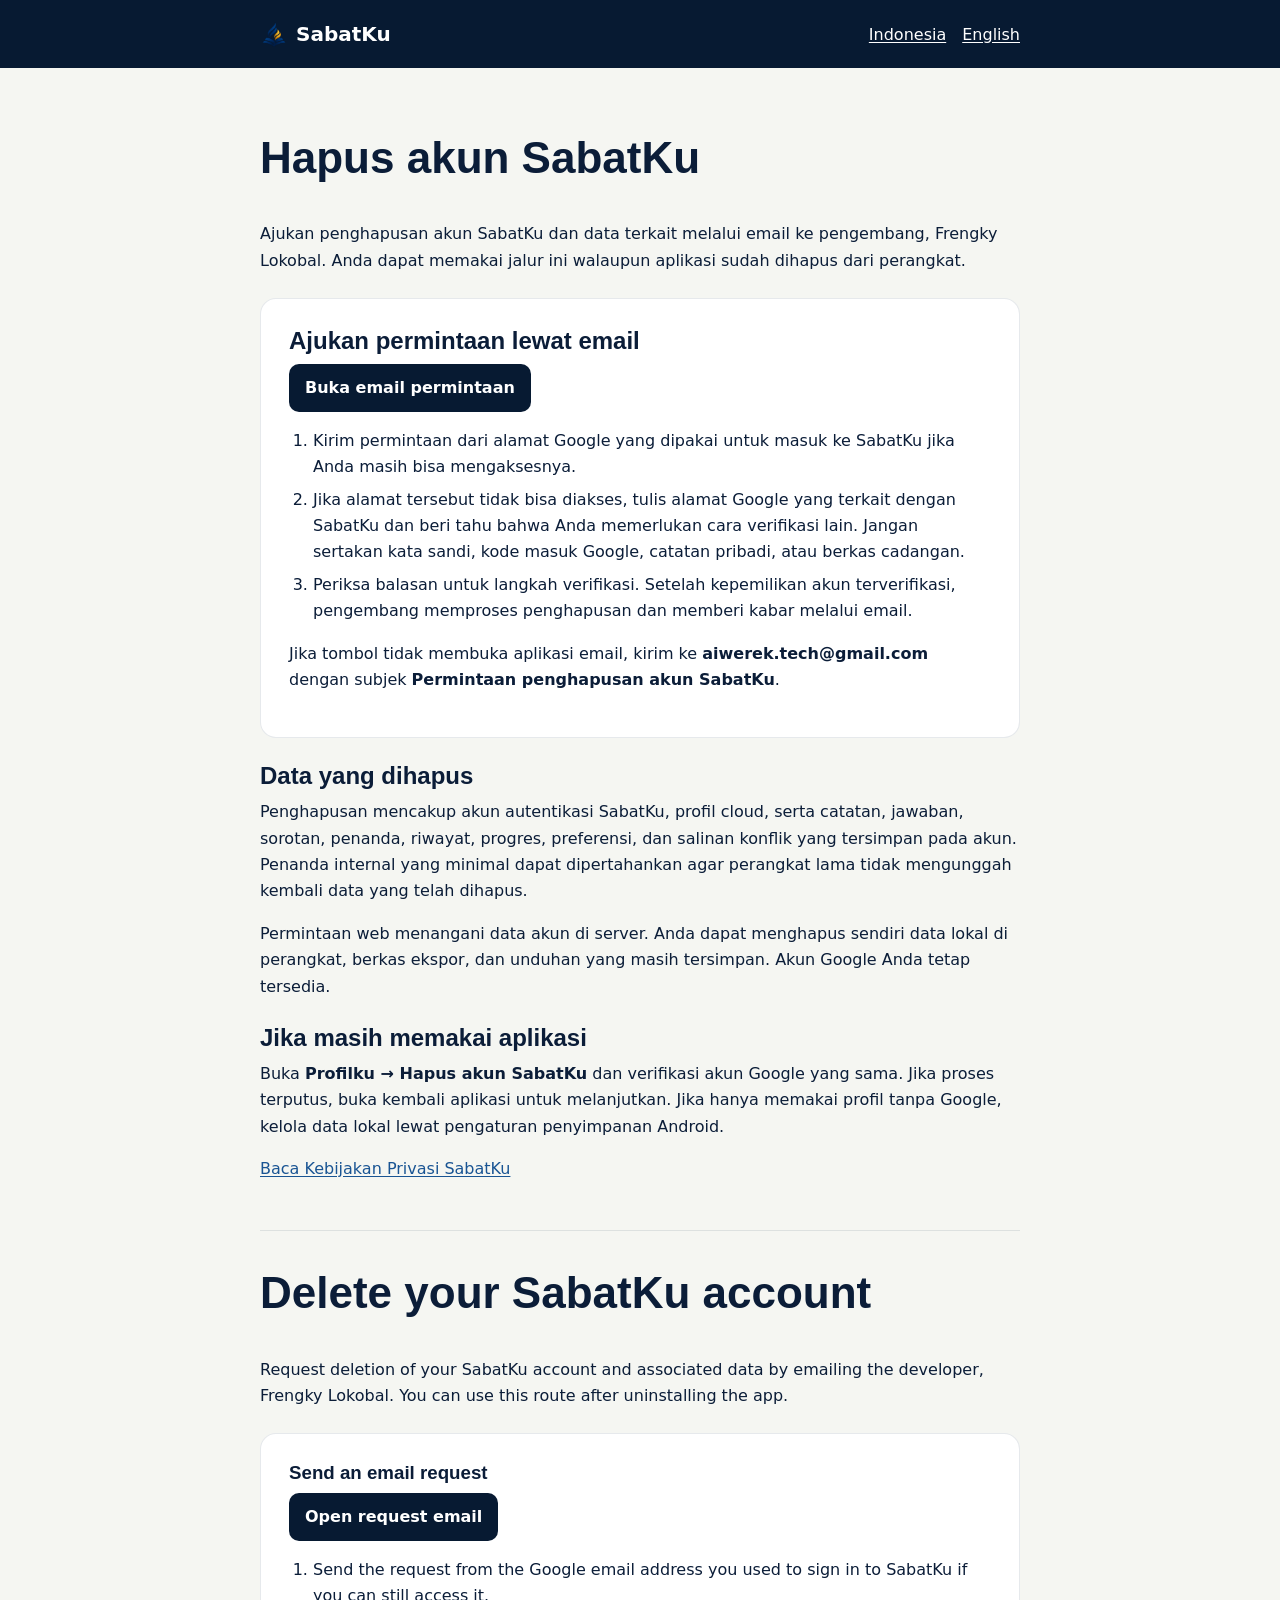
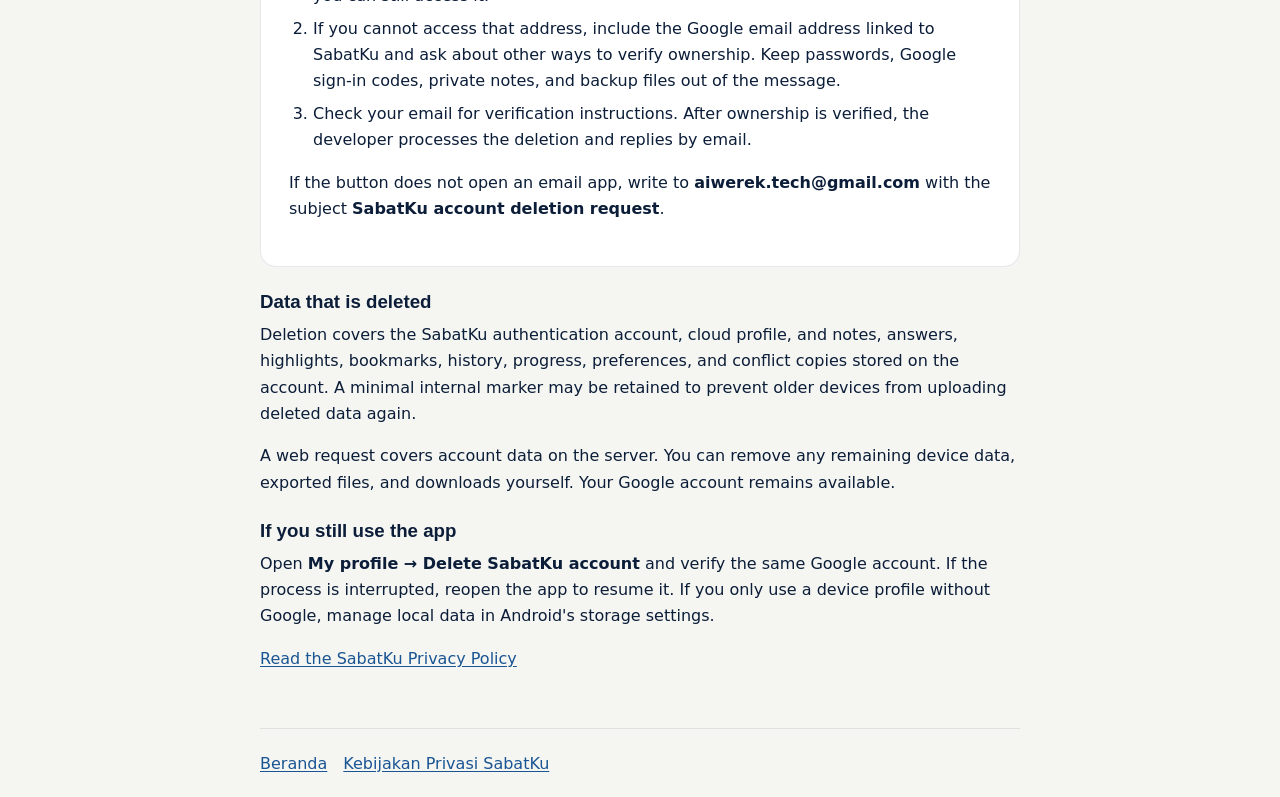
==== site/delete-account/index.html @ e24b1114 "Add privacy and account deletion pages" ====
<!doctype html>
<html lang="id">
  <head>
    <meta charset="utf-8" />
    <meta name="viewport" content="width=device-width, initial-scale=1" />
    <meta name="theme-color" content="#071a32" />
    <meta name="description" content="Ajukan penghapusan akun SabatKu dan data terkait lewat email tanpa memasang aplikasi." />
    <title>Hapus Akun SabatKu · Delete Account</title>
    <link rel="icon" type="image/png" href="../assets/sabatku-symbol.png" />
    <link rel="stylesheet" href="../styles.css" />
    <link rel="stylesheet" href="../account-info.css" />
  </head>
  <body class="account-page">
    <a class="skip-link" href="#isi">Lewati ke konten</a>
    <header class="account-header">
      <div class="account-header-inner">
        <a class="account-brand" href="../"><img src="../assets/sabatku-symbol.png" width="28" height="28" alt="" /> SabatKu</a>
        <nav class="account-nav" aria-label="Bahasa halaman">
          <a href="#isi">Indonesia</a>
          <a href="#en" lang="en">English</a>
        </nav>
      </div>
    </header>

    <main class="account-info" id="isi" tabindex="-1">
      <article aria-labelledby="judul">
        <h1 id="judul">Hapus akun SabatKu</h1>
        <p>Ajukan penghapusan akun SabatKu dan data terkait melalui email ke pengembang, Frengky Lokobal. Anda dapat memakai jalur ini walaupun aplikasi sudah dihapus dari perangkat.</p>

        <section class="account-card" aria-labelledby="permintaan">
          <h2 id="permintaan">Ajukan permintaan lewat email</h2>
          <p><a class="account-action" href="mailto:aiwerek.tech@gmail.com?subject=Permintaan%20penghapusan%20akun%20SabatKu&amp;body=Saya%20meminta%20penghapusan%20akun%20SabatKu%20dan%20data%20terkait.%0D%0AAlamat%20Google%20yang%20terkait%20%28jika%20berbeda%20dari%20pengirim%29%3A%20">Buka email permintaan</a></p>
          <ol>
            <li>Kirim permintaan dari alamat Google yang dipakai untuk masuk ke SabatKu jika Anda masih bisa mengaksesnya.</li>
            <li>Jika alamat tersebut tidak bisa diakses, tulis alamat Google yang terkait dengan SabatKu dan beri tahu bahwa Anda memerlukan cara verifikasi lain. Jangan sertakan kata sandi, kode masuk Google, catatan pribadi, atau berkas cadangan.</li>
            <li>Periksa balasan untuk langkah verifikasi. Setelah kepemilikan akun terverifikasi, pengembang memproses penghapusan dan memberi kabar melalui email.</li>
          </ol>
          <p>Jika tombol tidak membuka aplikasi email, kirim ke <strong>aiwerek.tech@gmail.com</strong> dengan subjek <strong>Permintaan penghapusan akun SabatKu</strong>.</p>
        </section>

        <section>
          <h2>Data yang dihapus</h2>
          <p>Penghapusan mencakup akun autentikasi SabatKu, profil cloud, serta catatan, jawaban, sorotan, penanda, riwayat, progres, preferensi, dan salinan konflik yang tersimpan pada akun. Penanda internal yang minimal dapat dipertahankan agar perangkat lama tidak mengunggah kembali data yang telah dihapus.</p>
          <p>Permintaan web menangani data akun di server. Anda dapat menghapus sendiri data lokal di perangkat, berkas ekspor, dan unduhan yang masih tersimpan. Akun Google Anda tetap tersedia.</p>
        </section>

        <section>
          <h2>Jika masih memakai aplikasi</h2>
          <p>Buka <strong>Profilku → Hapus akun SabatKu</strong> dan verifikasi akun Google yang sama. Jika proses terputus, buka kembali aplikasi untuk melanjutkan. Jika hanya memakai profil tanpa Google, kelola data lokal lewat pengaturan penyimpanan Android.</p>
          <p><a href="../privacy/">Baca Kebijakan Privasi SabatKu</a></p>
        </section>
      </article>

      <article lang="en" id="en" aria-labelledby="title-en">
        <h2 id="title-en">Delete your SabatKu account</h2>
        <p>Request deletion of your SabatKu account and associated data by emailing the developer, Frengky Lokobal. You can use this route after uninstalling the app.</p>

        <section class="account-card" aria-labelledby="request-en">
          <h3 id="request-en">Send an email request</h3>
          <p><a class="account-action" href="mailto:aiwerek.tech@gmail.com?subject=SabatKu%20account%20deletion%20request&amp;body=Please%20delete%20my%20SabatKu%20account%20and%20associated%20data.%0D%0ALinked%20Google%20email%20address%20%28if%20different%20from%20sender%29%3A%20">Open request email</a></p>
          <ol>
            <li>Send the request from the Google email address you used to sign in to SabatKu if you can still access it.</li>
            <li>If you cannot access that address, include the Google email address linked to SabatKu and ask about other ways to verify ownership. Keep passwords, Google sign-in codes, private notes, and backup files out of the message.</li>
            <li>Check your email for verification instructions. After ownership is verified, the developer processes the deletion and replies by email.</li>
          </ol>
          <p>If the button does not open an email app, write to <strong>aiwerek.tech@gmail.com</strong> with the subject <strong>SabatKu account deletion request</strong>.</p>
        </section>

        <section>
          <h3>Data that is deleted</h3>
          <p>Deletion covers the SabatKu authentication account, cloud profile, and notes, answers, highlights, bookmarks, history, progress, preferences, and conflict copies stored on the account. A minimal internal marker may be retained to prevent older devices from uploading deleted data again.</p>
          <p>A web request covers account data on the server. You can remove any remaining device data, exported files, and downloads yourself. Your Google account remains available.</p>
        </section>

        <section>
          <h3>If you still use the app</h3>
          <p>Open <strong>My profile → Delete SabatKu account</strong> and verify the same Google account. If the process is interrupted, reopen the app to resume it. If you only use a device profile without Google, manage local data in Android's storage settings.</p>
          <p><a href="../privacy/#en">Read the SabatKu Privacy Policy</a></p>
        </section>
      </article>
    </main>

    <footer class="account-footer">
      <nav class="account-nav" aria-label="Informasi SabatKu">
        <a href="../">Beranda</a>
        <a href="../privacy/">Kebijakan Privasi SabatKu</a>
      </nav>
    </footer>
  </body>
</html>
---- site/styles.css ----
:root {
  color-scheme: light;
  --navy: #071a32;
  --navy-2: #0d2c4e;
  --blue: #195493;
  --blue-soft: #dceaff;
  --gold: #ffd875;
  --gold-deep: #c48615;
  --ink: #0b1d38;
  --muted: #67758b;
  --paper: #f7f8f7;
  --line: rgba(17, 42, 73, .13);
  --display: 'Manrope', 'DM Sans', sans-serif;
  --body: 'DM Sans', system-ui, sans-serif;
}

* { box-sizing: border-box; }
html { scroll-behavior: smooth; scroll-padding-top: 92px; }
body { margin: 0; overflow-x: hidden; background: var(--paper); color: var(--ink); font-family: var(--body); -webkit-font-smoothing: antialiased; }
a { color: inherit; text-decoration: none; }
button { font: inherit; }
.section-wrap { width: min(1160px, calc(100% - 64px)); margin-inline: auto; }

.topbar { height: 88px; padding: 0 max(32px, calc((100vw - 1240px) / 2)); display: flex; align-items: center; justify-content: space-between; background: var(--navy); color: #fff; }
.brand { display: inline-flex; align-items: center; width: 165px; }
.brand img { display: block; width: 100%; height: auto; }
.topbar nav { display: flex; align-items: center; gap: 36px; font-size: 13px; font-weight: 600; color: rgba(255,255,255,.75); }
.topbar nav a { transition: color .2s ease; }
.topbar nav a:hover { color: var(--gold); }
.topbar nav .nav-cta { color: var(--navy); background: var(--gold); border-radius: 999px; padding: 12px 18px; }
.nav-cta span { padding-left: 8px; }

.hero { width: 100%; min-height: 680px; margin: 0; padding: 65px max(32px, calc((100vw - 1160px) / 2)) 76px; display: grid; grid-template-columns: 1.05fr .95fr; align-items: center; gap: 32px; background: radial-gradient(ellipse at 77% 47%, rgba(30,80,119,.5), transparent 39%), linear-gradient(118deg,#071a32 0%,#0b2948 58%,#102b49 100%); }
.hero-copy { position: relative; z-index: 2; padding: 20px 0 0; }
.eyebrow { margin: 0 0 20px; color: var(--gold); font-size: 10px; font-weight: 700; letter-spacing: .18em; line-height: 1.5; }
.eyebrow-dark { color: #9a670e; }
.eyebrow-dot, .status-pip { display: inline-block; width: 7px; height: 7px; margin-right: 8px; border-radius: 50%; background: var(--gold); box-shadow: 0 0 0 4px rgba(255,216,117,.13); }
h1, h2, h3, p { margin-top: 0; }
h1, h2, h3 { font-family: var(--display); }
.hero h1 { margin: 0; color: white; font-size: clamp(50px, 6vw, 78px); font-weight: 700; letter-spacing: -.065em; line-height: 1.03; }
.hero h1 span { color: var(--gold); }
.hero-lede { max-width: 490px; margin: 24px 0 30px; color: rgba(240,246,255,.7); font-size: 16px; line-height: 1.8; }
.hero-actions { display: flex; flex-wrap: wrap; align-items: center; gap: 18px; }
.hero .release-note { margin: 16px 0 0; color: rgba(255,255,255,.68); font-size: 11px; }
.hero .apk-install-note { max-width: 430px; margin: 7px 0 0; color: rgba(240,246,255,.48); font-size: 10px; line-height: 1.6; }
.button { min-height: 48px; border: 0; border-radius: 999px; padding: 0 22px; display: inline-flex; align-items: center; justify-content: center; gap: 12px; cursor: pointer; font-weight: 700; font-size: 13px; transition: transform .18s ease, box-shadow .18s ease, background .18s ease; }
.button:hover { transform: translateY(-2px); box-shadow: 0 10px 25px rgba(4,20,40,.16); }
.button-gold { color: var(--navy); background: var(--gold); }
.button-navy { color: white; background: var(--navy); }
.button-quiet { color: white; background: rgba(255,255,255,.08); border: 1px solid rgba(255,255,255,.18); }
.button-full { width: 100%; }
.release-note { color: rgba(255,255,255,.56); font-size: 11px; }
.release-note .status-pip { width: 6px; height: 6px; background: #9bd6b1; box-shadow: none; }
.hero-proof { margin-top: 56px; display: flex; align-items: center; gap: 16px; color: rgba(255,255,255,.55); font-size: 11px; }
.hero-proof b { color: #fff; font-weight: 700; }
.hero-proof i { width: 3px; height: 3px; border-radius: 50%; background: var(--gold); }

.hero-visual { position: relative; min-height: 530px; display: grid; place-items: center; isolation: isolate; }
.sun-glow { position: absolute; width: 410px; height: 410px; border-radius: 50%; background: radial-gradient(circle, rgba(255,210,121,.21), rgba(253,163,97,.07) 43%, transparent 71%); filter: blur(10px); z-index: -1; }
.orbit { position: absolute; border: 1px solid rgba(255,255,255,.1); border-radius: 50%; transform: rotate(-26deg); z-index: -1; }
.orbit-one { width: 480px; height: 340px; }
.orbit-two { width: 570px; height: 410px; border-color: rgba(255,216,117,.12); }
.phone-frame { position: relative; overflow: hidden; background: #f5f5f2; border: 7px solid #101b2c; border-radius: 38px; box-shadow: 0 35px 90px rgba(0,0,0,.45), 0 0 0 1px rgba(255,255,255,.16); }
.phone-frame img { width: 100%; height: 100%; display: block; object-fit: cover; object-position: top; }
.hero-phone { width: 267px; height: 560px; transform: rotate(4deg) translate(10px,3px); }
.float-card { position: absolute; z-index: 3; display: flex; align-items: center; gap: 11px; padding: 13px 16px; background: rgba(248,249,246,.96); border: 1px solid rgba(255,255,255,.7); border-radius: 15px; box-shadow: 0 15px 35px rgba(0,0,0,.23); color: var(--ink); }
.float-card b, .float-card small { display: block; white-space: nowrap; }
.float-card b { font-size: 11px; }
.float-card small { margin-top: 4px; color: var(--muted); font-size: 9px; }
.float-icon, .offline-icon { width: 30px; height: 30px; display: grid; place-items: center; border-radius: 10px; color: var(--blue); background: var(--blue-soft); font-size: 17px; }
.float-verse { top: 107px; left: -4px; }
.float-offline { right: -12px; bottom: 91px; }

.trust-strip { border-top: 1px solid rgba(255,255,255,.1); border-bottom: 1px solid var(--line); background: #fff; }
.trust-inner { width: min(1160px, calc(100% - 64px)); min-height: 73px; margin-inline: auto; display: flex; justify-content: center; align-items: center; gap: 30px; color: #7d8795; font-size: 9px; font-weight: 700; letter-spacing: .12em; }
.trust-line { width: 24px; height: 1px; background: #dfbb69; }

.features { padding-block: 108px 124px; }
.section-heading { max-width: 670px; margin-bottom: 45px; }
.section-heading .eyebrow { margin-bottom: 15px; }
.section-heading h2, .promise h2 { margin: 0; color: var(--ink); font-size: clamp(34px,4.5vw,52px); letter-spacing: -.06em; line-height: 1.12; }
.section-heading h2 span, .promise h2 span { color: var(--blue); }
.section-heading > p:last-child { max-width: 500px; margin: 16px 0 0; color: var(--muted); font-size: 14px; line-height: 1.7; }
.changelog { padding-block: 86px 88px; }
.changelog .section-heading { margin-bottom: 28px; }
.changelog-card { display: grid; grid-template-columns: .62fr 1.38fr; gap: 34px; max-width: 900px; padding: 30px 34px; border: 1px solid var(--line); border-radius: 22px; background: #fff; box-shadow: 0 18px 48px rgba(10,34,63,.06); }
.changelog-archive { margin-top: 14px; }
.changelog-meta { display: flex; flex-direction: column; align-items: flex-start; gap: 12px; padding-right: 28px; border-right: 1px solid var(--line); }
.release-pill { padding: 7px 10px; border-radius: 999px; color: #805508; background: #fff1d1; font-size: 9px; font-weight: 700; letter-spacing: .06em; text-transform: uppercase; }
.changelog-meta strong { color: var(--navy); font-family: var(--display); font-size: 21px; letter-spacing: -.04em; }
.changelog-meta time { color: var(--muted); font-size: 11px; }
.changelog-content h3 { margin: 2px 0 13px; color: var(--ink); font-size: 19px; letter-spacing: -.04em; }
.changelog-summary { margin: 0 0 14px; color: var(--muted); font-size: 12px; line-height: 1.7; }
.changelog-content ul { display: grid; gap: 9px; margin: 0 0 19px; padding-left: 18px; color: var(--muted); font-size: 12px; line-height: 1.65; }
.changelog-content li::marker { color: var(--gold-deep); }
.changelog-content li strong { color: var(--ink); }
.changelog-content .text-link { color: var(--blue); }
.changelog-footnote { margin: 0; color: #7d8795; font-size: 10px; line-height: 1.6; }
.feature-grid { display: grid; grid-template-columns: repeat(4, 1fr); gap: 13px; }
.feature-card { min-height: 300px; padding: 22px; border: 1px solid var(--line); border-radius: 18px; background: #fff; display: flex; flex-direction: column; transition: transform .22s ease, box-shadow .22s ease; }
.feature-card:hover { transform: translateY(-5px); box-shadow: 0 20px 48px rgba(10,34,63,.1); }
.feature-top { display: flex; align-items: center; justify-content: space-between; }
.feature-number { color: #9ba6b5; font-size: 10px; font-weight: 700; letter-spacing: .13em; }
.feature-icon { width: 39px; height: 39px; display: grid; place-items: center; border-radius: 13px; background: #e9f1ff; color: var(--blue); font-size: 18px; }
.feature-card h3 { min-height: 60px; margin: 28px 0 10px; font-size: 18px; letter-spacing: -.045em; line-height: 1.32; }
.feature-card p { margin: 0; color: var(--muted); font-size: 12px; line-height: 1.7; }
.tag-row { display: flex; flex-wrap: wrap; gap: 6px; margin-top: auto; padding-top: 18px; }
.tag-row span { padding: 6px 9px; border-radius: 999px; background: #f1f4f7; color: #667387; font-size: 9px; font-weight: 600; }
.feature-study .feature-icon { background: #fff1d1; color: #a36b06; }
.feature-notes .feature-icon { background: #e9f5ed; color: #447a58; }
.feature-sabbath .feature-icon { background: #f9eae2; color: #b46646; }

.reading-band { overflow: hidden; color: #fff; background: var(--navy); }
.reading-inner { min-height: 620px; display: grid; grid-template-columns: .78fr 1.22fr; align-items: center; gap: 55px; padding-block: 90px; }
.reading-copy .eyebrow { margin-bottom: 22px; }
.reading-copy h2 { margin: 0; font-size: clamp(38px,5vw,59px); letter-spacing: -.065em; line-height: 1.08; }
.reading-copy h2 em { color: var(--gold); font-style: normal; }
.reading-copy > p:not(.eyebrow) { max-width: 370px; margin: 20px 0 24px; color: rgba(238,245,255,.64); font-size: 13px; line-height: 1.8; }
.text-link { display: inline-flex; gap: 10px; align-items: center; color: var(--gold); font-size: 12px; font-weight: 700; }
.screens-showcase { position: relative; min-height: 460px; display: flex; justify-content: center; align-items: center; }
.screens-showcase::before { position: absolute; content: ''; width: 430px; height: 430px; border-radius: 50%; background: radial-gradient(circle, rgba(39,101,153,.35), transparent 68%); }
.screen-panel { position: absolute; width: 200px; height: 410px; overflow: hidden; border: 6px solid #09101d; border-radius: 27px; background: #fff; box-shadow: 0 25px 65px rgba(0,0,0,.45); }
.screen-panel img { width: 100%; height: 100%; display: block; object-fit: cover; object-position: top; }
.screen-study { z-index: 1; transform: translate(-136px,24px) rotate(-9deg) scale(.88); }
.screen-bible { z-index: 3; transform: translate(-2px,-9px) rotate(1deg); }
.screen-sabbath { z-index: 2; transform: translate(137px,24px) rotate(9deg) scale(.88); }
.screen-caption { position: absolute; right: 0; bottom: 0; display: flex; align-items: center; gap: 8px; color: rgba(255,255,255,.63); font-size: 10px; }
.caption-mark { width: 18px; height: 1px; background: var(--gold); }

.promise { display: grid; grid-template-columns: 75px 1fr .72fr; align-items: center; gap: 30px; padding-block: 105px; }
.promise-mark { width: 64px; height: 64px; display: grid; place-items: center; border-radius: 22px; background: #fff1d1; color: #a36b06; font-size: 28px; }
.promise .eyebrow { margin-bottom: 13px; }
.promise h2 { font-size: clamp(30px,3.7vw,44px); }
.promise-text { max-width: 300px; margin: 0; color: var(--muted); font-size: 13px; line-height: 1.8; }

.support-section { padding-block: 0 100px; }
.support-card { position: relative; display: grid; grid-template-columns: 1.05fr .72fr; gap: 65px; align-items: center; overflow: hidden; padding: 62px 68px; border-radius: 24px; background: linear-gradient(135deg,#0d2c4e,#071a32 70%); color: white; }
.support-card::before { position: absolute; content: ''; width: 480px; height: 480px; top: -220px; right: 12%; border: 1px solid rgba(255,255,255,.09); border-radius: 50%; box-shadow: 0 0 0 45px rgba(255,255,255,.025),0 0 0 90px rgba(255,255,255,.018); pointer-events: none; }
.support-copy, .donation-box { position: relative; z-index: 1; }
.support-copy .eyebrow { margin-bottom: 17px; }
.support-copy h2 { margin: 0 0 24px; font-size: clamp(36px,4.5vw,56px); letter-spacing: -.06em; line-height: 1.08; }
.support-copy h2 span { color: var(--gold); }
.support-copy > p:not(.eyebrow) { max-width: 500px; margin: 0 0 14px; color: rgba(240,246,255,.7); font-size: 12px; line-height: 1.8; }
.support-copy strong { color: white; }
.donation-box { padding: 25px; border: 1px solid rgba(255,255,255,.13); border-radius: 19px; background: rgba(255,255,255,.075); backdrop-filter: blur(12px); }
.donation-label { color: var(--gold); font-size: 9px; font-weight: 700; letter-spacing: .17em; }
.donation-amount { margin-top: 9px; font-family: var(--display); font-size: 60px; font-weight: 700; letter-spacing: -.07em; line-height: 1; }
.donation-amount span { color: var(--gold); font-size: 24px; letter-spacing: -.03em; vertical-align: 20px; }
.donation-estimate { margin: 6px 0 0; color: var(--gold); font-size: 15px; font-weight: 700; }
.donation-estimate small { display: block; margin-top: 5px; color: rgba(255,255,255,.53); font-size: 10px; font-weight: 400; }
.donation-divider { height: 1px; margin: 18px 0; background: rgba(255,255,255,.15); }
.donation-via { margin: 0 0 4px; color: rgba(255,255,255,.58); font-size: 10px; }
.wallet-name { margin: 0 0 2px; color: white; font-size: 12px; font-weight: 700; }
.wallet-name span { padding-inline: 4px; color: var(--gold); }
.wallet-number { display: inline-flex; align-items: center; gap: 7px; color: white; font-family: var(--display); font-size: 23px; font-weight: 700; letter-spacing: .015em; }
.wallet-number:hover { color: var(--gold); }
.wallet-number span { color: var(--gold); font-size: 14px; }
.wallet-owner { margin: 4px 0 15px; color: rgba(255,255,255,.55); font-size: 9px; letter-spacing: .08em; }
.donation-actions { display: grid; gap: 8px; }
.donation-actions .button { min-height: 42px; font-size: 11px; }
.copy-symbol { font-size: 16px; }
.copy-feedback { min-height: 15px; margin: 7px 0 0; color: var(--gold); font-size: 10px; text-align: center; }
.small-print { margin: 5px 0 0; color: rgba(255,255,255,.43); font-size: 9px; line-height: 1.5; text-align: center; }

.closing { padding-block: 70px 95px; text-align: center; }
.closing img { width: 56px; height: 56px; object-fit: contain; margin-bottom: 17px; }
.closing .eyebrow { margin-bottom: 13px; }
.closing h2 { margin: 0; font-size: clamp(38px,5vw,55px); letter-spacing: -.065em; line-height: 1.05; }
.closing h2 span { color: var(--blue); }
.closing > p:not(.eyebrow) { margin: 16px 0 22px; color: var(--muted); font-size: 13px; }
.footer { padding: 28px 32px 18px; background: #fff; border-top: 1px solid var(--line); }
.footer-inner { width: min(1160px,100%); margin-inline: auto; display: flex; align-items: center; justify-content: space-between; gap: 20px; color: var(--muted); font-size: 10px; }
.footer-brand { color: var(--navy); font-family: var(--display); font-size: 17px; font-weight: 800; letter-spacing: -.06em; }
.footer-brand span { color: var(--gold-deep); }
.footer-links { display: flex; flex-wrap: wrap; column-gap: 20px; }
.footer-links a { display: inline-flex; align-items: center; min-height: 44px; color: var(--blue); font-weight: 700; }
.footer-note { width: min(1160px,100%); margin: 18px auto 0; color: #9aa3af; font-size: 9px; text-align: center; }

@media (max-width: 950px) {
  .hero { grid-template-columns: 1fr .82fr; gap: 0; }
  .hero-phone { width: 230px; height: 480px; }
  .hero-visual { min-height: 480px; }
  .float-verse { left: -35px; }
  .float-offline { right: -24px; }
  .feature-grid { grid-template-columns: repeat(2,1fr); }
  .feature-card { min-height: 260px; }
  .reading-inner { grid-template-columns: .75fr 1.25fr; gap: 20px; }
  .screen-panel { width: 170px; height: 355px; }
  .support-card { gap: 32px; padding: 48px; }
}

@media (max-width: 680px) {
  html { scroll-padding-top: 70px; }
  .section-wrap { width: min(100% - 36px, 520px); }
  .topbar { height: 70px; padding-inline: 18px; }
  .brand { width: 128px; }
  .topbar nav { gap: 13px; font-size: 10px; }
  .topbar nav a:nth-child(3) { display: none; }
  .topbar nav .nav-cta { padding: 10px 12px; }
  .hero { width: 100%; min-height: unset; display: flex; flex-direction: column; align-items: stretch; gap: 10px; padding: 56px 18px 42px; }
  .hero-copy { padding-top: 0; }
  .hero .eyebrow { font-size: 9px; }
  .hero h1 { font-size: clamp(47px, 13vw, 66px); }
  .hero-lede { max-width: 420px; margin: 18px 0 21px; font-size: 14px; }
  .hero-actions { align-items: flex-start; flex-direction: column; gap: 13px; }
  .hero .release-note { font-size: 10px; }
  .hero .apk-install-note { font-size: 9px; }
  .hero-proof { margin-top: 27px; gap: 11px; font-size: 9px; }
  .hero-visual { min-height: 440px; margin-top: 8px; }
  .hero-phone { width: 214px; height: 450px; }
  .orbit-one { width: 350px; height: 280px; }
  .orbit-two { width: 410px; height: 320px; }
  .float-verse { top: 70px; left: -4px; }
  .float-offline { right: -4px; bottom: 65px; }
  .float-card { gap: 8px; padding: 10px 11px; }
  .float-card b { font-size: 9px; }
  .float-card small { font-size: 8px; }
  .float-icon, .offline-icon { width: 26px; height: 26px; }
  .trust-inner { width: 100%; min-height: 62px; padding-inline: 18px; gap: 12px; justify-content: flex-start; overflow: hidden; white-space: nowrap; font-size: 8px; }
  .trust-inner > span:first-child { display: none; }
  .trust-line { min-width: 15px; }
  .changelog { padding-block: 62px 66px; }
  .changelog-card { grid-template-columns: 1fr; gap: 20px; padding: 22px 19px; }
  .changelog-meta { display: grid; grid-template-columns: auto 1fr; align-items: center; gap: 8px 12px; padding-right: 0; padding-bottom: 15px; border-right: 0; border-bottom: 1px solid var(--line); }
  .changelog-meta time { grid-column: 2; }
  .changelog-content h3 { font-size: 17px; }
  .changelog-content ul { font-size: 11px; }
  .features { padding-block: 70px 78px; }
  .section-heading { margin-bottom: 27px; }
  .section-heading h2, .promise h2 { font-size: 37px; }
  .section-heading > p:last-child { font-size: 12px; }
  .feature-grid { grid-template-columns: 1fr; gap: 9px; }
  .feature-card { min-height: 0; padding: 18px; }
  .feature-card h3 { min-height: 0; margin: 17px 0 7px; font-size: 17px; }
  .feature-card p { max-width: 390px; }
  .tag-row { padding-top: 13px; }
  .reading-inner { min-height: 0; grid-template-columns: 1fr; gap: 30px; padding-block: 68px 58px; }
  .reading-copy h2 { font-size: 43px; }
  .screens-showcase { min-height: 400px; margin-inline: -9px; }
  .screen-panel { width: 150px; height: 315px; border-width: 5px; border-radius: 22px; }
  .screen-study { transform: translate(-105px,17px) rotate(-9deg) scale(.87); }
  .screen-bible { transform: translateY(-8px) rotate(1deg); }
  .screen-sabbath { transform: translate(105px,17px) rotate(9deg) scale(.87); }
  .screen-caption { right: 0; bottom: -1px; }
  .promise { grid-template-columns: 48px 1fr; gap: 18px; padding-block: 70px; }
  .promise-mark { width: 45px; height: 45px; border-radius: 15px; font-size: 22px; }
  .promise h2 { font-size: 29px; }
  .promise .eyebrow { font-size: 8px; }
  .promise-text { grid-column: 2; max-width: 360px; margin-top: -8px; font-size: 12px; }
  .support-section { padding-bottom: 70px; }
  .support-card { grid-template-columns: 1fr; gap: 25px; padding: 34px 22px 24px; border-radius: 19px; }
  .support-copy h2 { font-size: 41px; }
  .support-copy > p:not(.eyebrow) { font-size: 11px; }
  .donation-box { padding: 19px; }
  .closing { padding-block: 53px 70px; }
  .footer { padding: 22px 18px 15px; }
  .footer-inner { flex-wrap: wrap; gap: 12px; }
  .footer-inner > span { order: 3; width: 100%; }
}

@media (prefers-reduced-motion: reduce) {
  *, *::before, *::after { scroll-behavior: auto !important; transition-duration: .01ms !important; }
}
/* Shared interaction and readable mobile defaults. */
:focus-visible { outline: 3px solid #5799e1; outline-offset: 4px; }
.skip-link { position: fixed; top: 8px; left: 16px; z-index: 100; transform: translateY(-160%); padding: 12px 18px; background: white; color: var(--navy); border-radius: 12px; }
.skip-link:focus { transform: none; }
.menu-toggle { display: none; }
.hero { overflow: clip; }
.topbar { position: sticky; top: 0; z-index: 20; }
.topbar nav a, .text-link { min-height: 44px; display: inline-flex; align-items: center; }
.release-archive { max-width: 900px; margin-top: 20px; }
.release-archive summary { padding: 16px 20px; min-height: 48px; border: 1px solid var(--line); border-radius: 14px; background: white; font-weight: 700; color: var(--blue); cursor: pointer; }
.changelog-content > p { font-size: 14px; line-height: 1.7; color: var(--muted); }
.hero-copy, .hero-visual, .reading-copy, .support-copy, .donation-box { min-width: 0; }
@media (max-width: 1023px) {
  .topbar { height: auto; min-height: 72px; flex-wrap: wrap; padding: 12px 20px; gap: 12px; }
  .topbar .brand { width: 136px; }
  .js-enabled .menu-toggle:not([hidden]) { display: inline-flex; gap: 12px; align-items: center; justify-content: center; min-height: 44px; padding: 0 16px; border: 1px solid #ffffff40; border-radius: 12px; background: #ffffff0d; color: white; font: inherit; cursor: pointer; }
  .topbar nav { width: 100%; display: grid; grid-template-columns: repeat(2,minmax(0,1fr)); gap: 8px; padding: 8px 0; font-size: 14px; }
  .js-enabled .menu-toggle[aria-expanded=false] + nav { display: none; }
  .topbar nav a, .topbar nav a:nth-child(3) { display: flex; padding: 12px; border-radius: 12px; background: #ffffff08; }
  .topbar nav .nav-cta { border-radius: 12px; }
  .hero { grid-template-columns: 1fr; padding: 44px 24px; }
  .hero-copy { max-width: 600px; margin-inline: auto; width: 100%; }
  .hero-visual { min-height: 490px; max-width: 500px; width: 100%; margin-inline: auto; overflow: hidden; }
  .hero-phone { width: 230px; height: 480px; }
  .float-verse { left: 12px; }
  .float-offline { right: 12px; }
  .reading-inner { grid-template-columns: 1fr; }
  .support-card { gap: 28px; padding: 32px; }
}
@media (max-width: 680px) {
  html { scroll-padding-top: 88px; }
  body { overflow-x: clip; }
  .section-wrap { width: calc(100% - 40px); }
  .hero { width: 100%; padding: 36px 20px 28px; gap: 24px; }
  .hero h1 { font-size: clamp(38px,11.5vw,58px); line-height: 1.12; letter-spacing: -.05em; }
  .hero-lede { font-size: 16px; line-height: 1.7; }
  .hero-actions { display: grid; grid-template-columns: 1fr; gap: 10px; }
  .button { min-height: 52px; font-size: 15px; }
  .hero .release-note, .hero .apk-install-note { font-size: 12px; line-height: 1.65; color: #c3cedd; }
  .hero-proof { flex-wrap: wrap; font-size: 12px; gap: 10px; margin-top: 24px; }
  .hero-visual { min-height: 405px; margin-top: 0; }
  .hero-phone { width: 190px; height: 400px; transform: rotate(3deg); }
  .sun-glow { width: 100%; }
  .orbit-one { width: 90%; }
  .orbit-two { width: 100%; }
  .float-card b { font-size: 11px; white-space: normal; }
  .float-card small { font-size: 10px; white-space: normal; }
  .float-card { max-width: 210px; }
  .float-verse { top: 45px; left: 0; }
  .float-offline { right: 0; bottom: 34px; }
  .trust-inner { flex-wrap: wrap; justify-content: center; white-space: normal; min-height: 70px; padding: 16px 20px; font-size: 10px; line-height: 1.6; }
  .trust-line { display: none; }
  .trust-inner > span:first-child { display: inline; }
  .changelog, .features { padding-block: 52px; }
  .section-heading h2, .promise h2 { font-size: clamp(30px,8vw,38px); }
  .section-heading > p:last-child, .feature-card p, .promise-text, .reading-copy > p:not(.eyebrow) { font-size: 15px; line-height: 1.75; }
  .changelog-card { padding: 20px; gap: 16px; }
  .changelog-meta { grid-template-columns: 1fr; }
  .changelog-meta time { grid-column: auto; font-size: 13px; }
  .release-pill { font-size: 11px; }
  .changelog-content h3 { font-size: 20px; line-height: 1.4; }
  .changelog-content ul { font-size: 14px; line-height: 1.75; gap: 14px; }
  .feature-card { padding: 22px; }
  .feature-card h3 { font-size: 21px; }
  .tag-row span { font-size: 11px; }
  .text-link { font-size: 14px; }
  .reading-inner { padding-block: 52px; gap: 24px; }
  .reading-copy h2 { font-size: clamp(34px,10vw,46px); }
  .screens-showcase { min-height: 0; display: flex; justify-content: flex-start; align-items: flex-start; gap: 20px; overflow-x: auto; overscroll-behavior-x: contain; scroll-snap-type: x mandatory; padding: 14px 4px 24px; margin: 0; }
  .screens-showcase::before, .screen-caption { display: none; }
  .screen-panel { position: relative; flex: 0 0 72%; width: 72%; height: auto; aspect-ratio: 200 / 410; scroll-snap-align: center; transform: none; box-shadow: 0 12px 24px #0005; }
  .promise { grid-template-columns: 1fr; padding-block: 52px; }
  .promise-text { grid-column: auto; margin: 0; }
  .promise .eyebrow { font-size: 10px; }
  .support-card { padding: 28px 20px; }
  .support-copy h2 { font-size: clamp(32px,9vw,42px); }
  .support-copy > p:not(.eyebrow) { font-size: 14px; line-height: 1.8; color: #d0d9e6; }
  .donation-box { padding: 20px 16px; }
  .donation-actions .button { min-height: 48px; font-size: 14px; }
  .donation-label, .donation-estimate small, .donation-via, .wallet-owner, .small-print, .copy-feedback { font-size: 12px; line-height: 1.6; }
  .wallet-number { font-size: clamp(19px,5.8vw,25px); flex-wrap: wrap; }
  .small-print, .wallet-owner { color: #c3cedd; }
  .closing > p:not(.eyebrow), .footer-inner, .footer-note { font-size: 13px; line-height: 1.7; }
  .footer-inner > a { min-height: 44px; display: inline-flex; align-items: center; }
}
@media (hover: none) { .button:hover, .feature-card:hover { transform: none; } }
/* Feature descriptions lead with benefits and remain easy to scan on phones. */
.feature-grid-detailed { grid-template-columns: repeat(3, minmax(0, 1fr)); gap: 18px; }
.feature-grid-detailed .feature-card { min-width: 0; padding: 26px; }
.feature-grid-detailed h3 { min-height: 0; font-size: 21px; line-height: 1.4; }
.feature-grid-detailed .feature-card > p { font-size: 15px; line-height: 1.75; }
.feature-details { padding-left: 20px; margin: 20px 0 0; display: grid; gap: 12px; font-size: 14px; line-height: 1.75; color: var(--muted); }
.feature-details li::marker { color: var(--blue); }
.feature-grid-detailed .tag-row span { font-size: 11px; }
.feature-availability { margin-top: 24px; padding: 24px; border: 1px solid var(--line); border-radius: 18px; background: #eaf1f8; }
.feature-availability strong { font-size: 17px; }
.feature-availability p { font-size: 14px; line-height: 1.75; color: #455c74; margin: 12px 0 0; max-width: 900px; }
.feature-cta { display: flex; align-items: center; justify-content: space-between; gap: 24px; margin-top: 28px; padding: 28px; background: white; border: 1px solid var(--line); border-radius: 18px; }
.feature-cta h3 { font-size: 23px; margin-bottom: 10px; }
.feature-cta p { margin: 0; font-size: 15px; line-height: 1.7; color: var(--muted); max-width: 620px; }
.feature-cta .button { flex-shrink: 0; }
.feature-cta-actions { display: grid; min-width: 250px; gap: 10px; }
.feature-cta-actions .button { width: 100%; min-height: 48px; padding-inline: 16px; line-height: 1.3; text-align: center; }
@media (max-width: 1023px) { .feature-grid-detailed { grid-template-columns: repeat(2, minmax(0, 1fr)); } }
@media (max-width: 680px) {
  .feature-grid-detailed { grid-template-columns: minmax(0, 1fr); gap: 16px; }
  .feature-grid-detailed .feature-card { padding: 22px; }
  .feature-details { font-size: 15px; }
  .feature-availability { padding: 22px; }
  .feature-cta { flex-direction: column; align-items: stretch; padding: 22px; }
  .feature-cta-actions { min-width: 0; }
}
/* A calmer visual system, with clear reading hierarchy and generous touch targets. */
:root { --paper:#f5f6f2; --muted:#526478; --line:#122f491a; }
.topbar { background:#071a32f5; backdrop-filter:blur(18px); border-bottom:1px solid #ffffff14; }
.hero { background:radial-gradient(ellipse at 80% 30%,#347c7350,transparent 48%),linear-gradient(125deg,#071a32,#123b4d); }
.hero .eyebrow { display:inline-flex; align-items:center; padding:9px 13px; border:1px solid #ffd87540; border-radius:100px; background:#ffffff06; }
.hero h1 { font-weight:800; }
.hero-lede { color:#d6e2eb; }
.hero .apk-install-note { color:#b9cbd7; font-size:13px; }
.button { border-radius:14px; min-height:52px; font-size:14px; }
.button-gold { box-shadow:0 8px 28px #ffd87515; }
.section-heading { max-width:740px; }
.section-heading h2 { letter-spacing:-.055em; }
.section-heading > p:last-child { font-size:16px; line-height:1.8; }
.daily-path { padding-block:88px; }
.path-grid { display:grid; grid-template-columns:repeat(3,minmax(0,1fr)); gap:20px; }
.path-grid article { padding:30px; border-radius:24px; border:1px solid var(--line); background:#fff; }
.path-grid article:nth-child(2) { background:#e8efea; }
.path-grid article:nth-child(3) { background:#fff1d4; }
.path-label { display:block; color:#48665c; font-size:11px; font-weight:800; letter-spacing:.12em; margin-bottom:28px; }
.path-grid h3 { font-size:23px; line-height:1.3; letter-spacing:-.04em; }
.path-grid p { color:#43586a; font-size:15px; line-height:1.8; }
.path-grid a { display:inline-flex; align-items:center; gap:12px; min-height:44px; font-weight:700; font-size:14px; }
.trust-strip { background:#e8eee8; }
.trust-inner { color:#476250; }
.feature-filter { display:flex; flex-wrap:wrap; gap:8px; margin-bottom:28px; }
.feature-filter[hidden], .feature-card[hidden] { display:none; }
.feature-filter button { min-height:46px; padding:10px 18px; border:1px solid #cbd5d9; border-radius:100px; background:transparent; color:#40566b; cursor:pointer; font-weight:600; }
.feature-filter button[aria-pressed=true] { background:var(--navy); color:white; border-color:var(--navy); }
.feature-grid-detailed { grid-template-columns:repeat(2,minmax(0,1fr)); gap:20px; }
.feature-grid-detailed .feature-card { border-radius:24px; background:#fff; padding:30px; box-shadow:0 4px 16px #173a4a04; }
.feature-grid-detailed .feature-card h3 { margin-top:22px; font-size:24px; letter-spacing:-.035em; }
.feature-grid-detailed .feature-card > p { color:#40566b; }
.feature-details { gap:10px; }
.feature-number { font-size:12px; }
.feature-icon { width:46px; height:46px; background:#edf2e9; color:#406553; }
.feature-grid-detailed .tag-row span { background:#f0f4ef; color:#456052; }
.feature-availability { background:#e8efea; }
.changelog-card { max-width:none; border-radius:24px; }
.changelog-content ul { font-size:15px; line-height:1.8; }
.start-section,.faq-section { padding-block:80px; }
.start-section { border-bottom:1px solid var(--line); }
.start-steps { list-style:none; padding:0; margin:32px 0; display:grid; grid-template-columns:repeat(3,minmax(0,1fr)); gap:32px; }
.start-steps li > span { display:grid; place-items:center; width:42px; height:42px; background:var(--navy); color:var(--gold); border-radius:14px; font-weight:800; margin-bottom:20px; }
.start-steps h3 { font-size:20px; }
.start-steps p { color:var(--muted); font-size:15px; line-height:1.8; }
.faq-list { max-width:900px; }
.faq-list details { border-bottom:1px solid var(--line); }
.faq-list summary { cursor:pointer; padding:24px 28px 24px 0; font-size:18px; line-height:1.5; font-weight:700; }
.faq-list details[open] summary { color:var(--blue); }
.faq-list p { max-width:750px; color:var(--muted); line-height:1.8; padding-bottom:12px; font-size:16px; }
.faq-list a { color:var(--blue); text-decoration:underline; text-underline-offset:3px; }
.mobile-download { display:none; }
@media(min-width:1024px) { .topbar nav { gap:22px; } .hero { min-height:720px; } }
@media(max-width:800px) { .path-grid,.start-steps { grid-template-columns:1fr; gap:16px; } .path-label { margin-bottom:18px; } .daily-path,.start-section,.faq-section { padding-block:56px; } .start-steps li { display:flex; gap:18px; } .start-steps li > span { flex-shrink:0; } }
@media(max-width:680px) {
  body { padding-bottom:94px; }
  .hero { padding-top:32px; }
  .hero .eyebrow { font-size:10px; letter-spacing:.12em; }
  .hero h1 { font-size:clamp(40px,11.5vw,60px); }
  .hero-actions { grid-template-columns:1fr; }
  .hero-visual { min-height:420px; }
  .feature-grid-detailed { grid-template-columns:minmax(0,1fr); }
  .feature-grid-detailed .feature-card { padding:24px; }
  .feature-grid-detailed .feature-card h3 { font-size:23px; }
  .feature-filter { gap:8px; }
  .feature-filter button { font-size:13px; padding-inline:14px; }
  .faq-list summary { font-size:17px; }
  .mobile-download { position:fixed; z-index:30; bottom:12px; bottom:max(12px,env(safe-area-inset-bottom)); left:12px; right:12px; display:flex; align-items:center; justify-content:space-between; gap:12px; padding:13px 16px; border:1px solid #ffffff30; border-radius:20px; background:#071a32f5; color:white; box-shadow:0 8px 35px #071a3240; backdrop-filter:blur(16px); }
  .mobile-download strong { font-size:14px; display:block; }
  .mobile-download small { display:block; color:#bdced9; font-size:11px; margin-top:4px; }
  .mobile-download b { padding:12px 14px; background:var(--gold); color:var(--navy); border-radius:12px; font-size:13px; }
}
---- site/account-info.css ----
.account-page { overflow-x: visible; }

.account-header {
  background: var(--navy);
  color: #fff;
}

.account-header-inner,
.account-info,
.account-footer {
  width: min(760px, calc(100% - 32px));
  margin-inline: auto;
}

.account-header-inner,
.account-footer {
  display: flex;
  flex-wrap: wrap;
  align-items: center;
  justify-content: space-between;
  gap: 4px 24px;
  padding-block: 12px;
}

.account-brand {
  display: inline-flex;
  align-items: center;
  gap: 8px;
  min-height: 44px;
  font-size: 1.25rem;
  font-weight: 800;
}

.account-nav {
  display: flex;
  flex-wrap: wrap;
  gap: 0 16px;
}

.account-nav a {
  display: inline-flex;
  align-items: center;
  min-height: 44px;
}

.account-info {
  padding-block: clamp(28px, 6vw, 64px) 32px;
  line-height: 1.65;
  overflow-wrap: anywhere;
}

.account-info article + article {
  margin-top: 48px;
  padding-top: 36px;
  border-top: 1px solid var(--line);
}

.account-info :is(h1, h2, h3) { line-height: 1.2; }
.account-info h1, .account-info article > h2:first-child { font-size: clamp(1.85rem, 5vw, 2.75rem); }
.account-info section { margin-block: 24px; }
.account-info section :is(h2, h3) { margin-bottom: 8px; }
.account-info :is(ul, ol) { padding-inline-start: 1.5em; }
.account-info li + li { margin-top: 6px; }
.account-info a:not(.account-action), .account-footer a { color: var(--blue); text-decoration: underline; text-underline-offset: .15em; }
.account-page a:focus-visible { outline: 3px solid var(--blue); outline-offset: 3px; }
.account-header a:focus-visible { outline-color: var(--gold); }
.account-header nav a { text-decoration: underline; text-underline-offset: .15em; }

.account-card {
  padding: clamp(16px, 4vw, 28px);
  border: 1px solid var(--line);
  border-radius: 16px;
  background: #fff;
}

.account-action {
  display: inline-flex;
  align-items: center;
  min-height: 48px;
  padding: 8px 16px;
  border-radius: 10px;
  background: var(--navy);
  color: #fff;
  font-weight: 700;
}

.account-action:hover { background: var(--navy-2); }
.account-footer { border-top: 1px solid var(--line); }
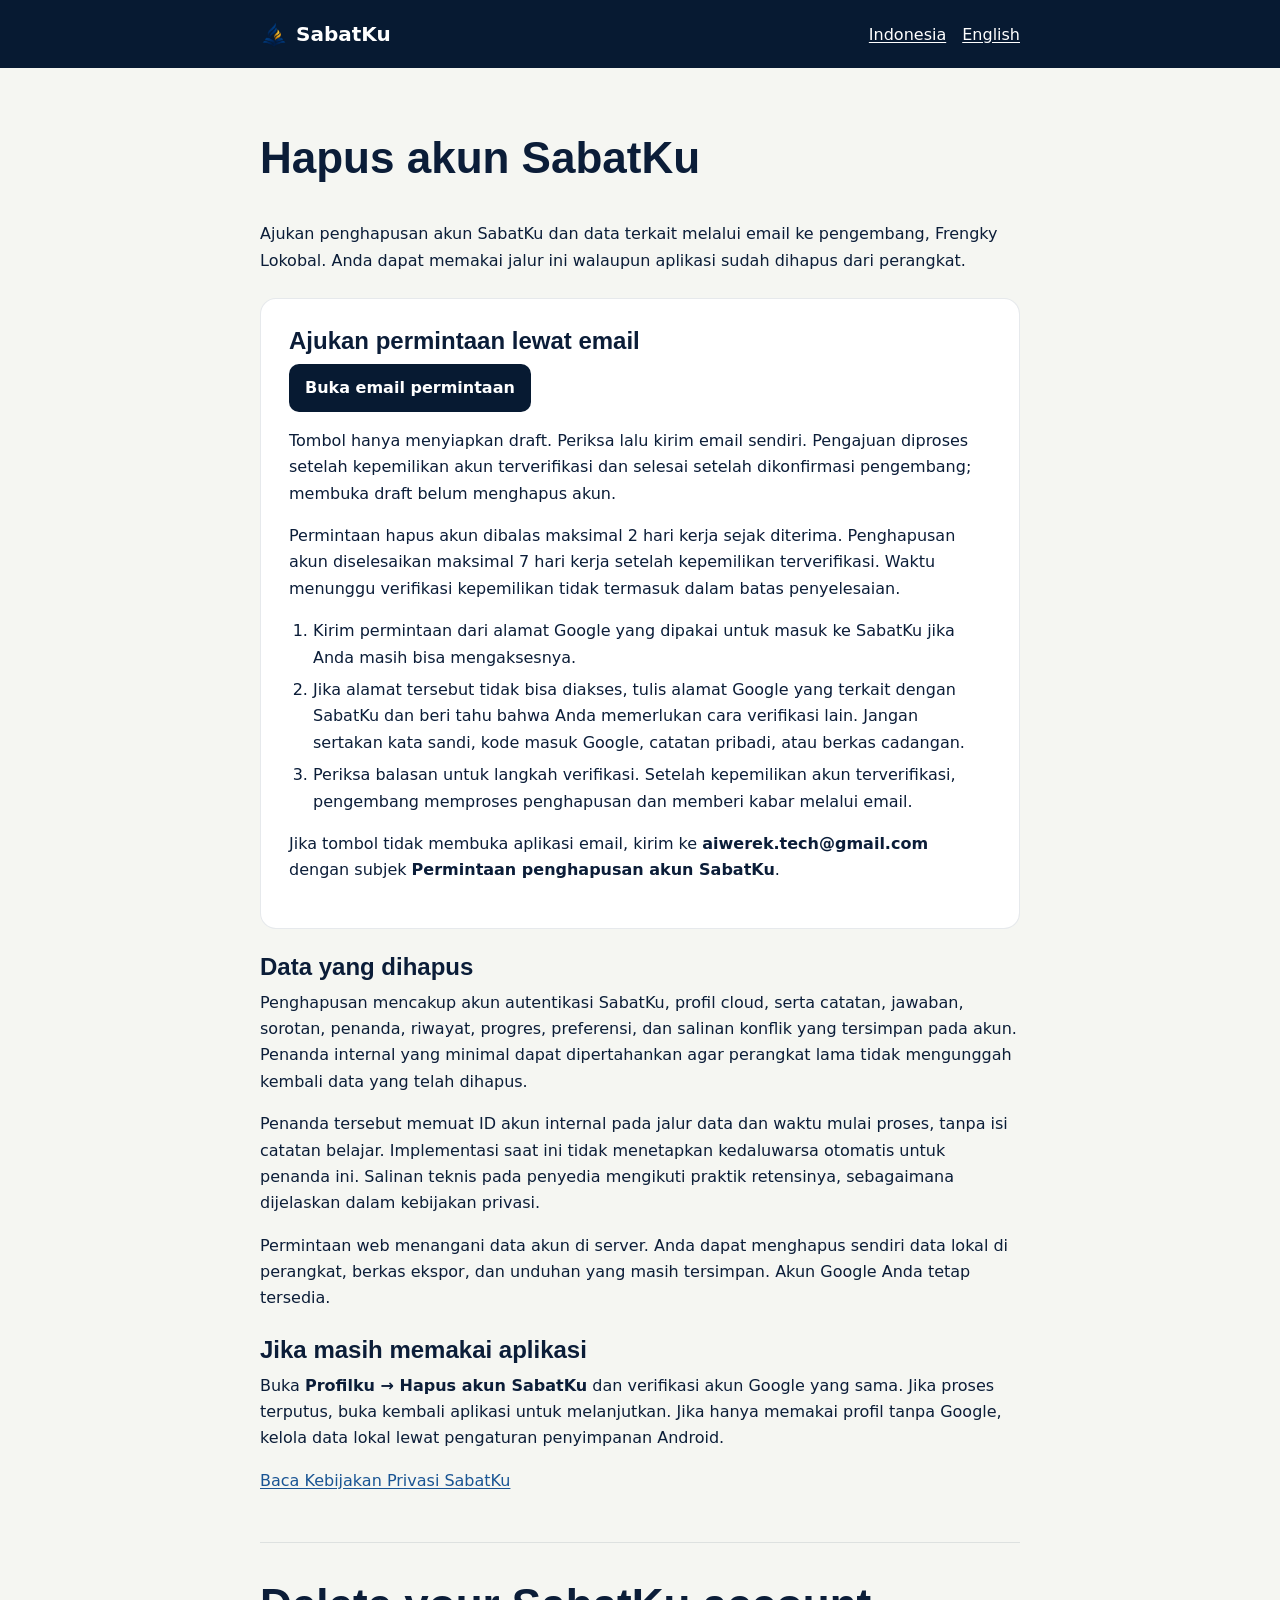
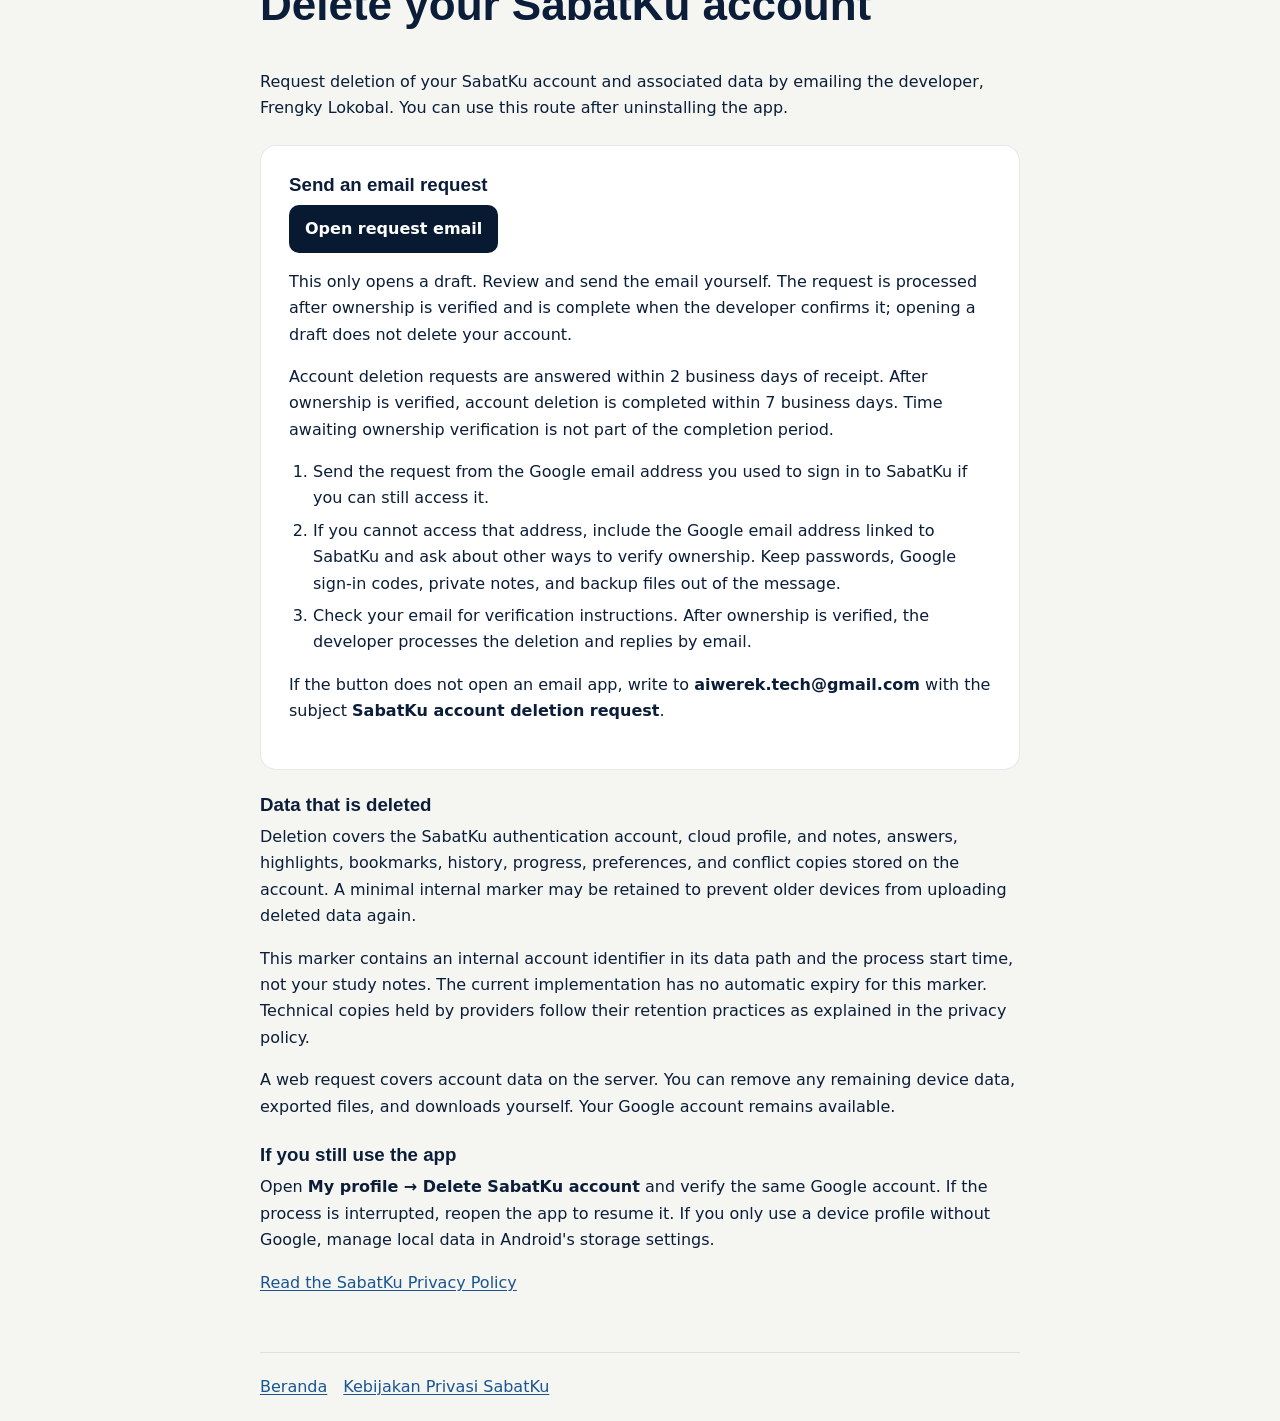
==== commit 39247009: "Expand privacy and account deletion guidance" ====
--- a/site/delete-account/index.html
+++ b/site/delete-account/index.html
@@ -30,6 +30,8 @@
         <section class="account-card" aria-labelledby="permintaan">
           <h2 id="permintaan">Ajukan permintaan lewat email</h2>
           <p><a class="account-action" href="mailto:aiwerek.tech@gmail.com?subject=Permintaan%20penghapusan%20akun%20SabatKu&amp;body=Saya%20meminta%20penghapusan%20akun%20SabatKu%20dan%20data%20terkait.%0D%0AAlamat%20Google%20yang%20terkait%20%28jika%20berbeda%20dari%20pengirim%29%3A%20">Buka email permintaan</a></p>
+          <p>Tombol hanya menyiapkan draft. Periksa lalu kirim email sendiri. Pengajuan diproses setelah kepemilikan akun terverifikasi dan selesai setelah dikonfirmasi pengembang; membuka draft belum menghapus akun.</p>
+          <p>Permintaan hapus akun dibalas maksimal 2 hari kerja sejak diterima. Penghapusan akun diselesaikan maksimal 7 hari kerja setelah kepemilikan terverifikasi. Waktu menunggu verifikasi kepemilikan tidak termasuk dalam batas penyelesaian.</p>
           <ol>
             <li>Kirim permintaan dari alamat Google yang dipakai untuk masuk ke SabatKu jika Anda masih bisa mengaksesnya.</li>
             <li>Jika alamat tersebut tidak bisa diakses, tulis alamat Google yang terkait dengan SabatKu dan beri tahu bahwa Anda memerlukan cara verifikasi lain. Jangan sertakan kata sandi, kode masuk Google, catatan pribadi, atau berkas cadangan.</li>
@@ -41,6 +43,7 @@
         <section>
           <h2>Data yang dihapus</h2>
           <p>Penghapusan mencakup akun autentikasi SabatKu, profil cloud, serta catatan, jawaban, sorotan, penanda, riwayat, progres, preferensi, dan salinan konflik yang tersimpan pada akun. Penanda internal yang minimal dapat dipertahankan agar perangkat lama tidak mengunggah kembali data yang telah dihapus.</p>
+          <p>Penanda tersebut memuat ID akun internal pada jalur data dan waktu mulai proses, tanpa isi catatan belajar. Implementasi saat ini tidak menetapkan kedaluwarsa otomatis untuk penanda ini. Salinan teknis pada penyedia mengikuti praktik retensinya, sebagaimana dijelaskan dalam kebijakan privasi.</p>
           <p>Permintaan web menangani data akun di server. Anda dapat menghapus sendiri data lokal di perangkat, berkas ekspor, dan unduhan yang masih tersimpan. Akun Google Anda tetap tersedia.</p>
         </section>
 
@@ -58,6 +61,8 @@
         <section class="account-card" aria-labelledby="request-en">
           <h3 id="request-en">Send an email request</h3>
           <p><a class="account-action" href="mailto:aiwerek.tech@gmail.com?subject=SabatKu%20account%20deletion%20request&amp;body=Please%20delete%20my%20SabatKu%20account%20and%20associated%20data.%0D%0ALinked%20Google%20email%20address%20%28if%20different%20from%20sender%29%3A%20">Open request email</a></p>
+          <p>This only opens a draft. Review and send the email yourself. The request is processed after ownership is verified and is complete when the developer confirms it; opening a draft does not delete your account.</p>
+          <p>Account deletion requests are answered within 2 business days of receipt. After ownership is verified, account deletion is completed within 7 business days. Time awaiting ownership verification is not part of the completion period.</p>
           <ol>
             <li>Send the request from the Google email address you used to sign in to SabatKu if you can still access it.</li>
             <li>If you cannot access that address, include the Google email address linked to SabatKu and ask about other ways to verify ownership. Keep passwords, Google sign-in codes, private notes, and backup files out of the message.</li>
@@ -69,6 +74,7 @@
         <section>
           <h3>Data that is deleted</h3>
           <p>Deletion covers the SabatKu authentication account, cloud profile, and notes, answers, highlights, bookmarks, history, progress, preferences, and conflict copies stored on the account. A minimal internal marker may be retained to prevent older devices from uploading deleted data again.</p>
+          <p>This marker contains an internal account identifier in its data path and the process start time, not your study notes. The current implementation has no automatic expiry for this marker. Technical copies held by providers follow their retention practices as explained in the privacy policy.</p>
           <p>A web request covers account data on the server. You can remove any remaining device data, exported files, and downloads yourself. Your Google account remains available.</p>
         </section>
 
